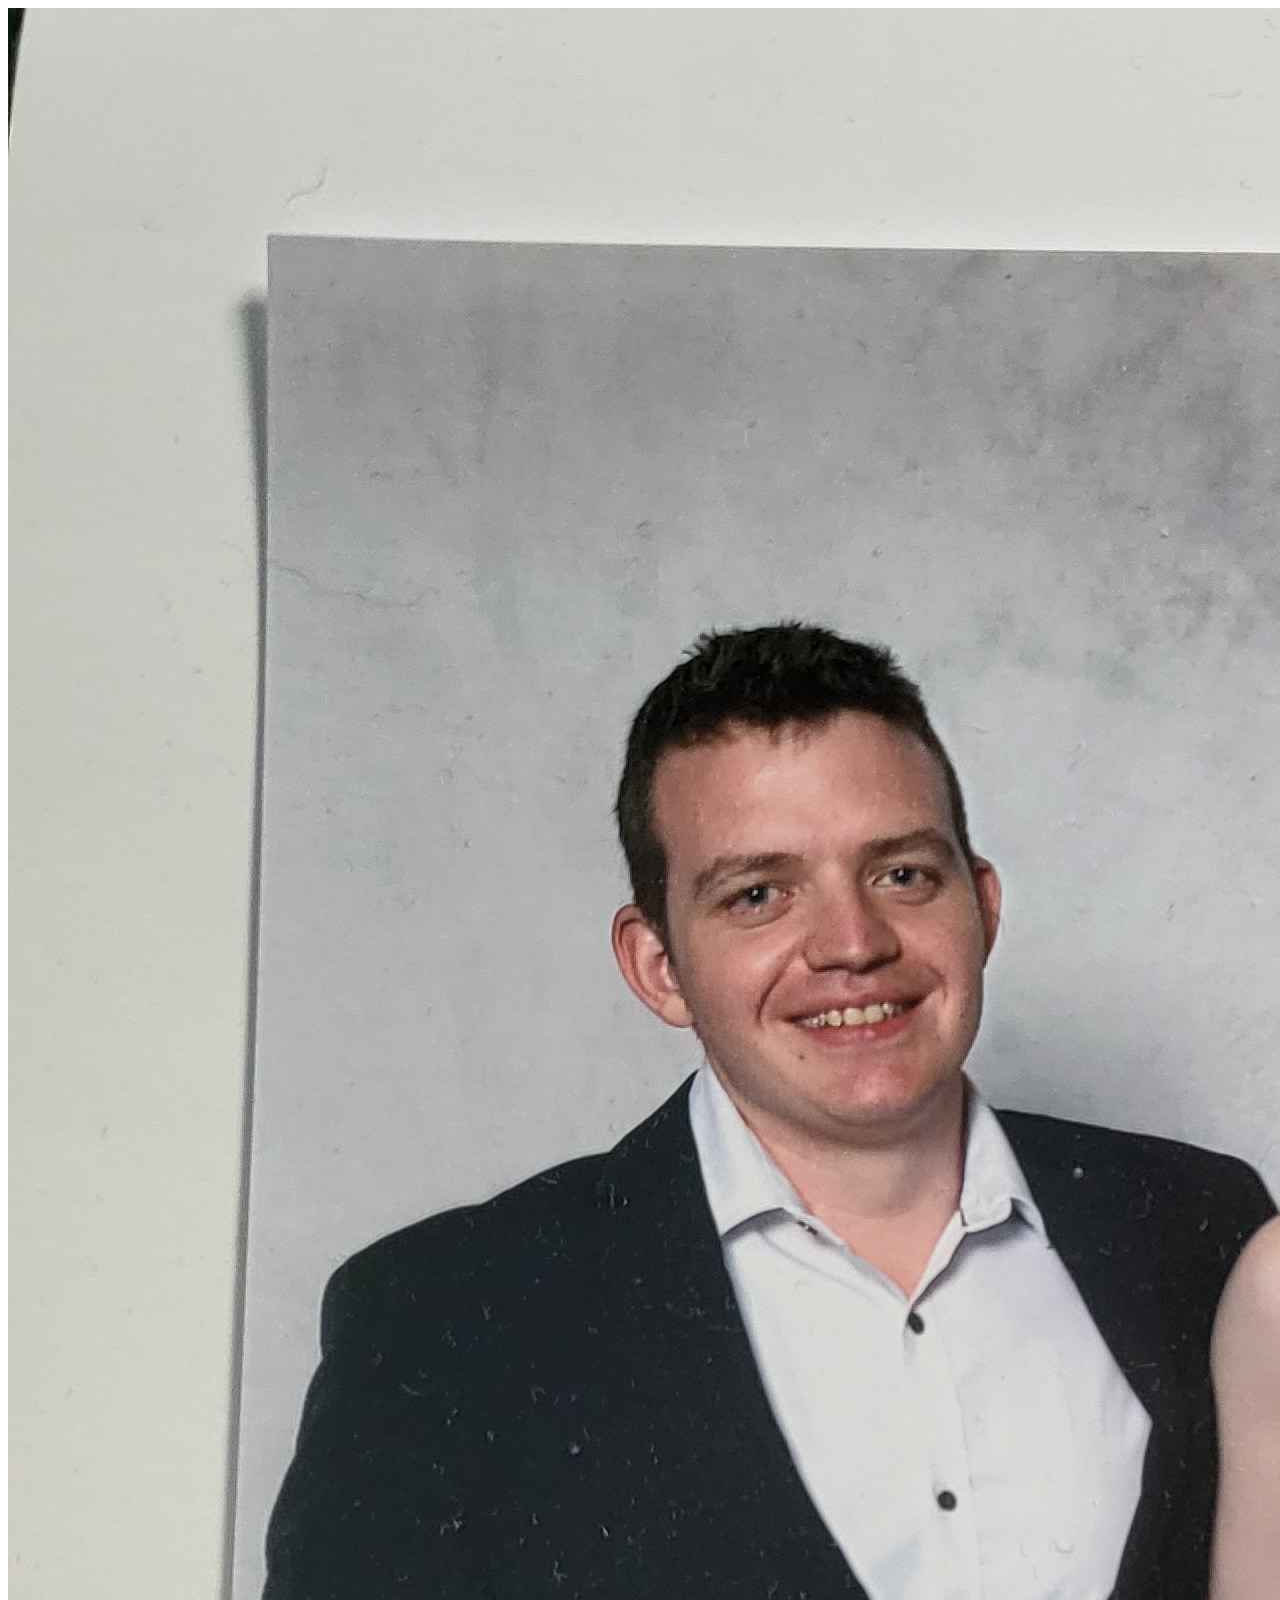
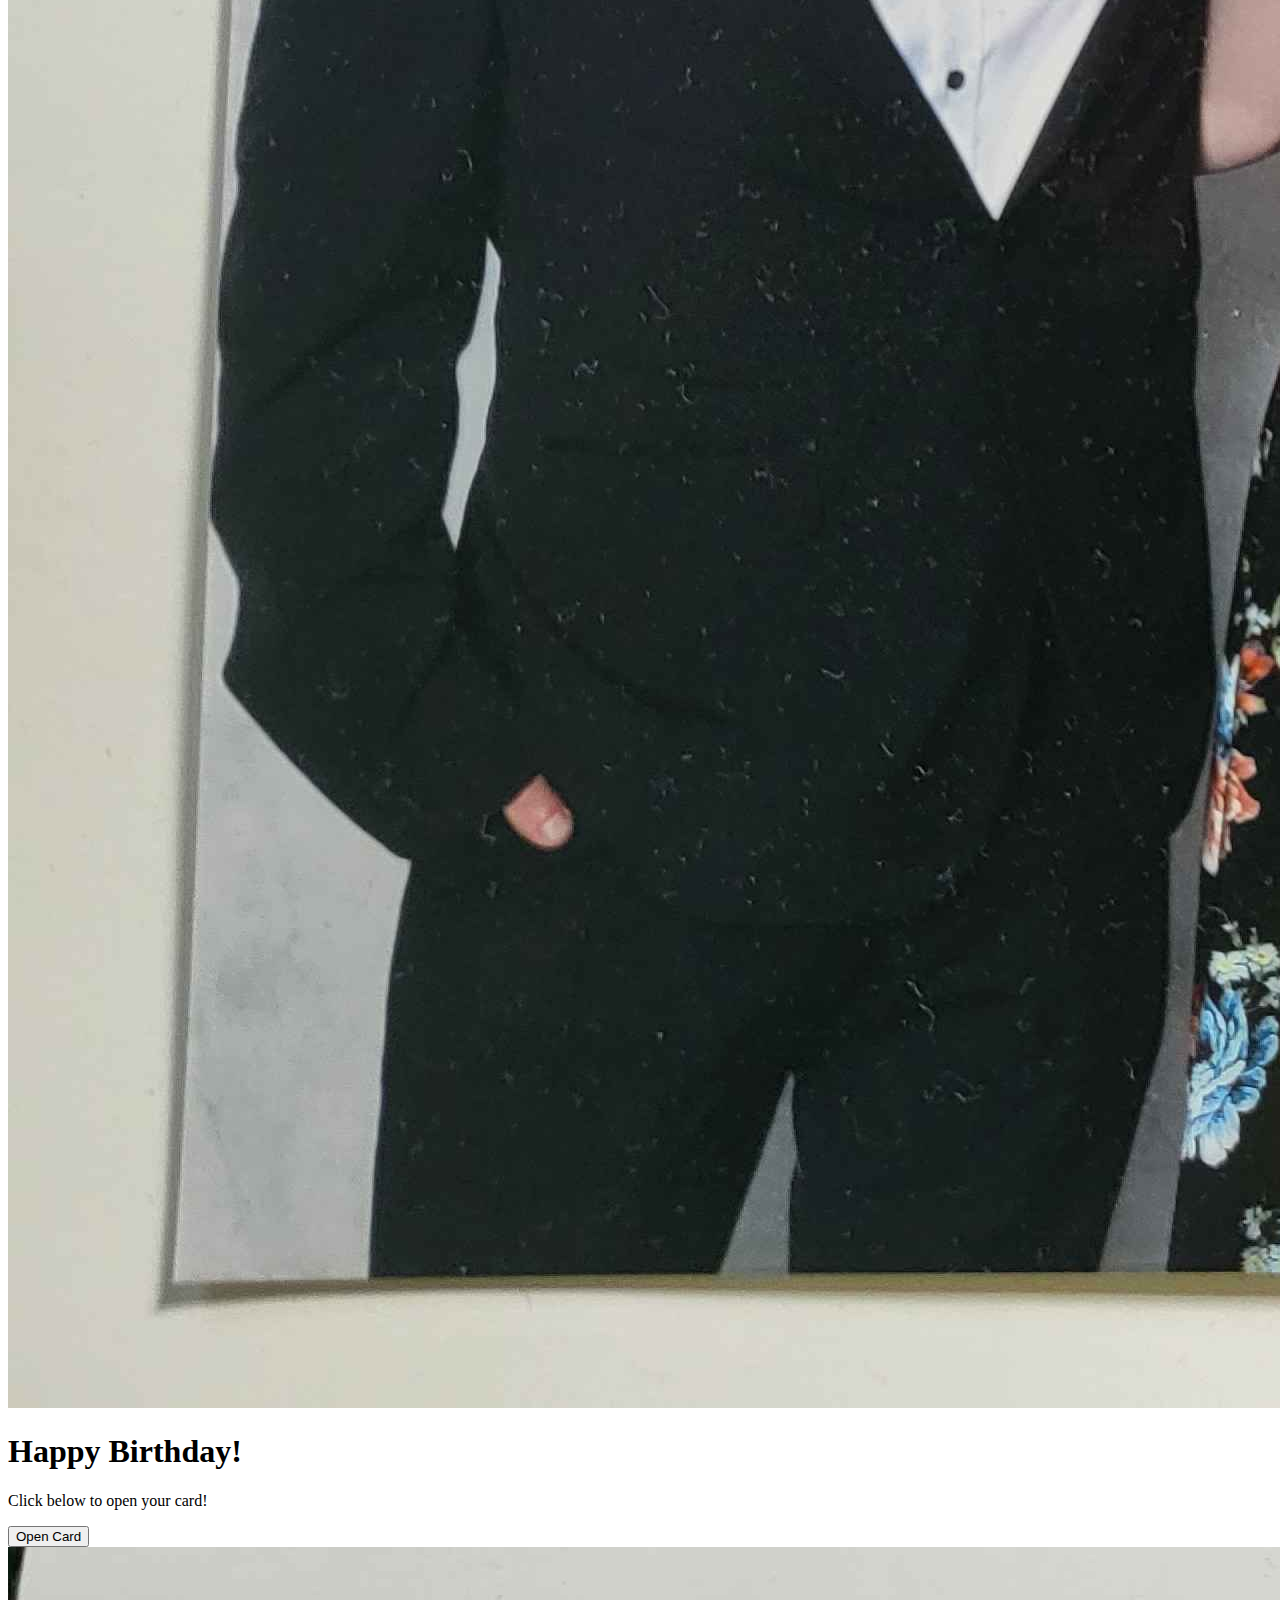
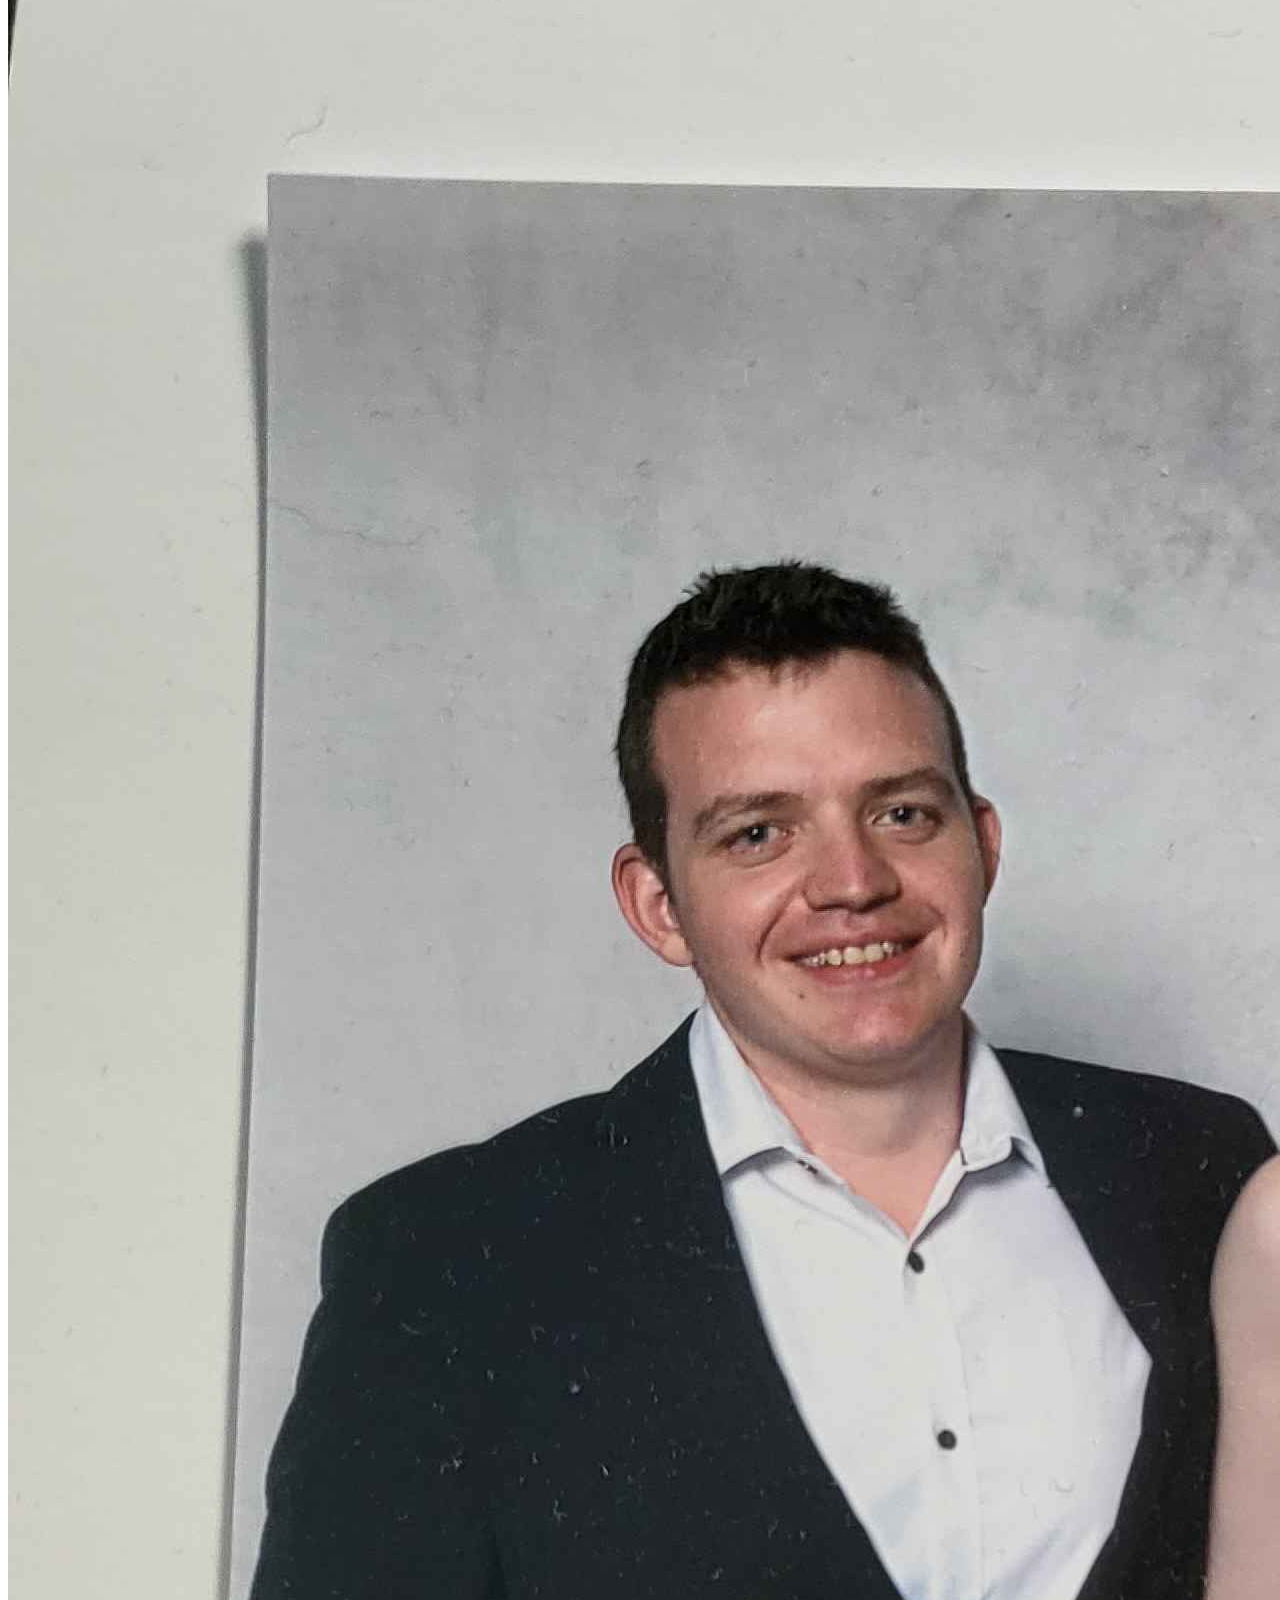
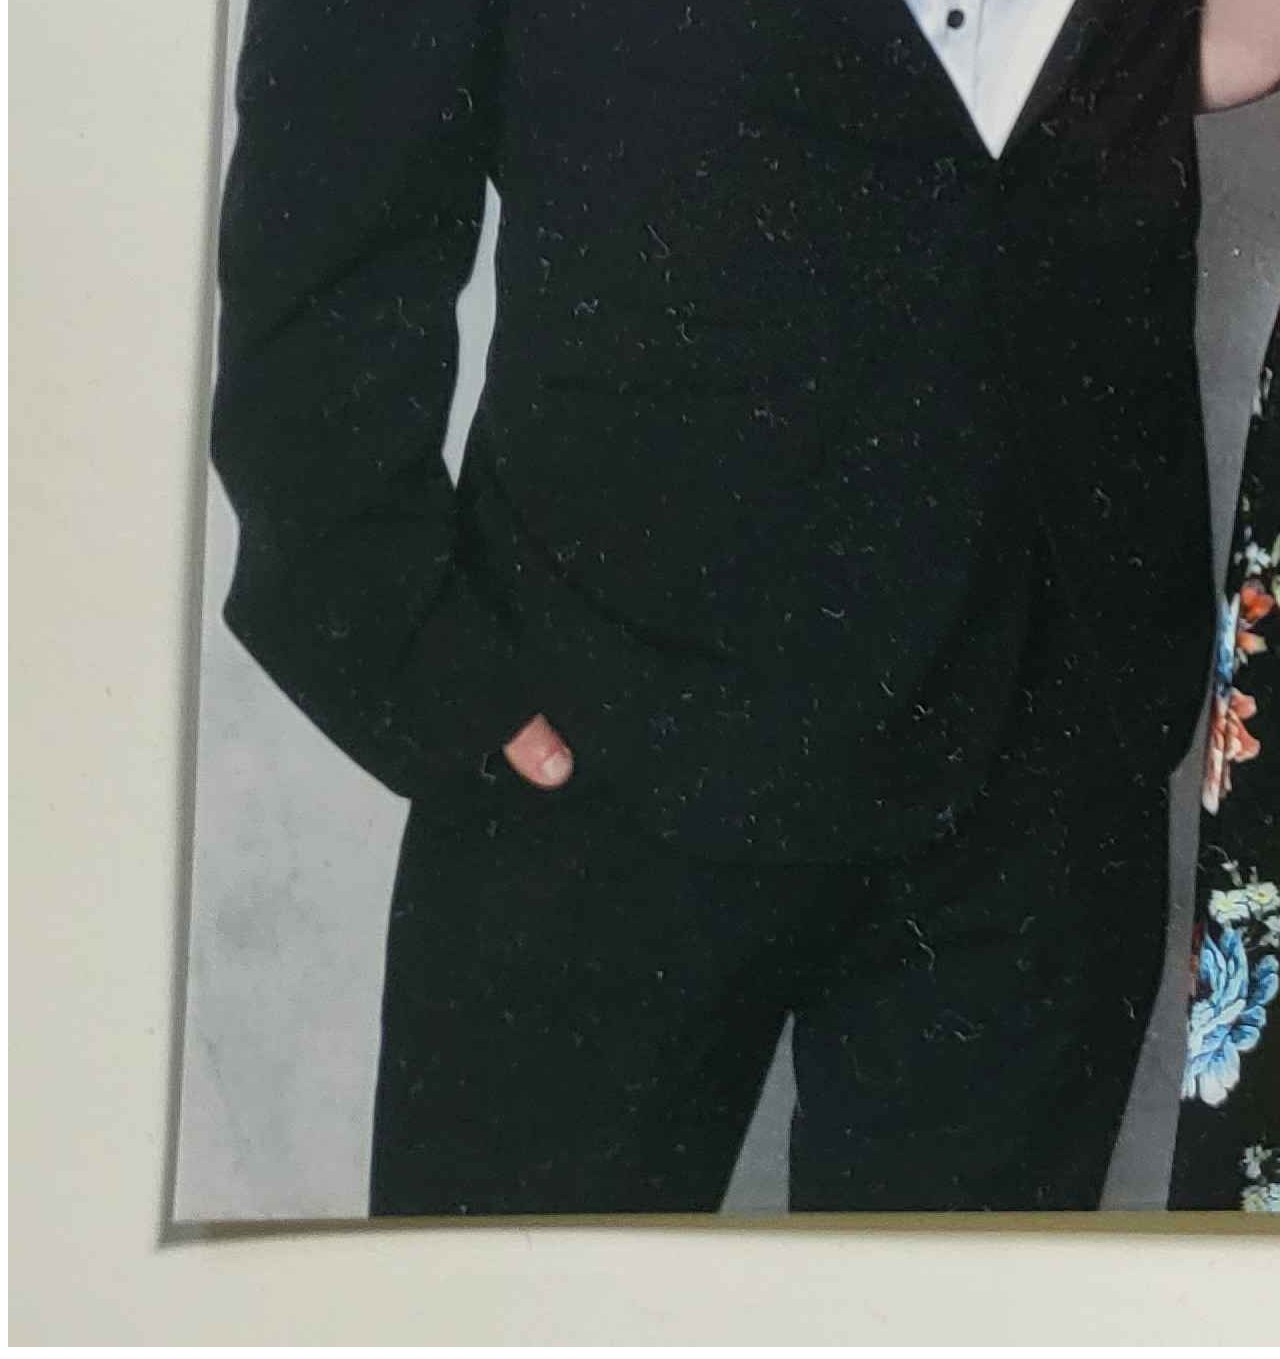
==== index.html @ b4f6afab "Rename Index.html to index.html" ====
<!DOCTYPE html>
<html lang="en">
<head>
    <meta charset="UTF-8">
    <meta name="viewport" content="width=device-width, initial-scale=1.0">
    <title>Happy Birthday</title>
    <link rel="stylesheet" href="style.css">
</head>
<body>
    <div class="card">
        <img src="graduation chloe.jpg" alt="Family Photo" class="family-image-top">
        
        <h1>Happy Birthday!</h1>
        <p>Click below to open your card!</p>
        <button aria-label="Open Birthday Card" onclick="window.location.href='inside_card.html'">Open Card</button>
        
        <img src="graduation chloe.jpg" alt="Family Photo" class="family-image-bottom">
    </div>
</body>
</html>
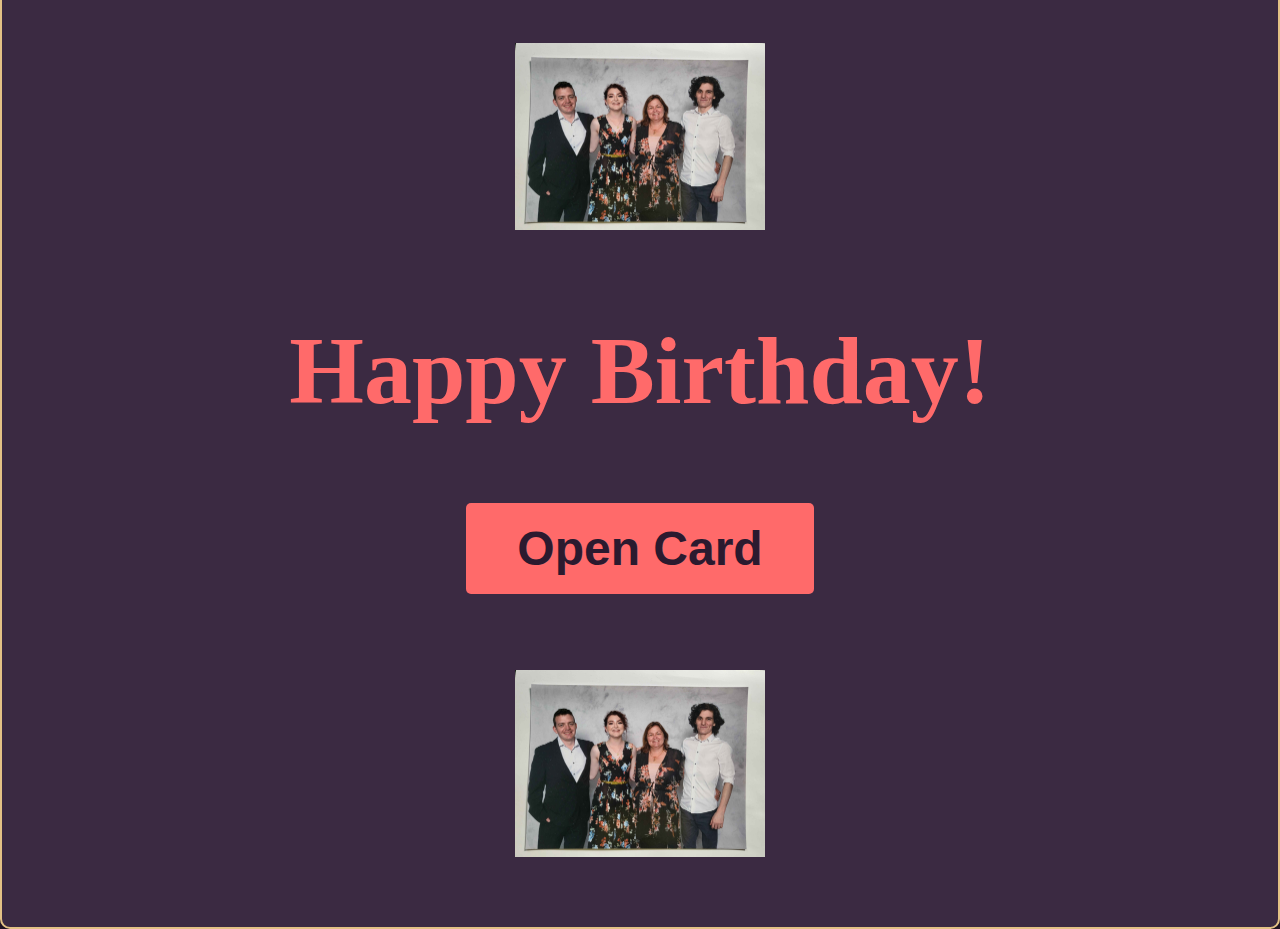
==== commit 6af6e73b: "Update index.html" ====
--- a/index.html
+++ b/index.html
@@ -11,8 +11,7 @@
         <img src="graduation chloe.jpg" alt="Family Photo" class="family-image-top">
         
         <h1>Happy Birthday!</h1>
-        <p>Click below to open your card!</p>
-        <button aria-label="Open Birthday Card" onclick="window.location.href='inside_card.html'">Open Card</button>
+        <button aria-label="Open" onclick="window.location.href='inside_card.html'">Open Card</button>
         
         <img src="graduation chloe.jpg" alt="Family Photo" class="family-image-bottom">
     </div>
--- a/style.css
+++ b/style.css
@@ -0,0 +1,110 @@
+:root {
+    --main-bg-color: #2b1a2f;
+    --accent-color: #e3c185;
+    --highlight-color: #ff6a6a;
+    --quote-color: #d4af37;
+    --button-hover-color: #e35555;
+}
+
+body {
+    background-color: var(--main-bg-color);
+    color: var(--accent-color);
+    font-family: 'IM Fell English SC', serif;
+    display: flex;
+    justify-content: center;
+    align-items: center;
+    margin: 0;
+    height: 100vh;
+    overflow: hidden; /* Ensure no scrolling */
+}
+
+.card {
+    text-align: center;
+    padding: 3vh 3vw;
+    border: 2px solid var(--accent-color);
+    border-radius: 10px;
+    background-color: #3b2a42;
+    width: 100vw;
+    height: 100vh;
+    box-shadow: 0 4px 8px rgba(0, 0, 0, 0.5);
+    display: flex;
+    flex-direction: column;
+    align-items: center;
+    justify-content: space-around;
+    overflow: hidden;
+}
+
+/* Scale fonts and images significantly for visibility */
+h1 {
+    color: var(--highlight-color);
+    font-size: clamp(3rem, 8vw, 6rem); /* Larger scaling for header */
+    margin: 1vh 0;
+}
+
+.personal-message {
+    font-size: clamp(2rem, 5vw, 3.5rem); /* Larger scaling for personal message */
+    color: var(--accent-color);
+    font-family: 'Georgia', serif;
+    margin: 2vh 0;
+}
+
+button {
+    background-color: var(--highlight-color);
+    color: var(--main-bg-color);
+    border: none;
+    padding: 2vh 4vw;
+    font-size: clamp(1.8rem, 4vw, 3rem); /* Scale button text */
+    font-weight: bold;
+    border-radius: 5px;
+    cursor: pointer;
+    transition: background-color 0.3s, transform 0.3s;
+}
+
+button:hover {
+    background-color: var(--button-hover-color);
+    transform: scale(1.05);
+}
+
+.emphasis-quote {
+    font-style: italic;
+    font-size: clamp(2rem, 4vw, 3rem); /* Larger scaling for quote */
+    color: var(--quote-color);
+    font-family: 'Uncial Antiqua', serif;
+    margin-top: 2vh;
+}
+
+.quote-author {
+    font-size: clamp(1.5rem, 3vw, 2.5rem); /* Scale for author text */
+    color: var(--accent-color);
+    margin-top: 1vh;
+}
+
+/* Separator Styling */
+.separator {
+    border: 0;
+    height: 1px;
+    background-color: var(--accent-color);
+    width: 80%;
+    margin: 2vh auto;
+}
+
+/* Image Styling for Family Photo */
+.family-image-top, .family-image-bottom {
+    width: clamp(150px, 30vw, 250px); /* Larger scaling for images */
+    height: auto;
+    display: block;
+    margin: 1vh auto;
+}
+
+/* Responsive Design */
+@media (orientation: landscape) and (max-height: 600px) {
+    .card {
+        padding: 3vh 3vw;
+    }
+    h1, .personal-message, .emphasis-quote, .quote-author {
+        font-size: 3vw;
+    }
+    button {
+        padding: 1vh 3vw;
+    }
+}
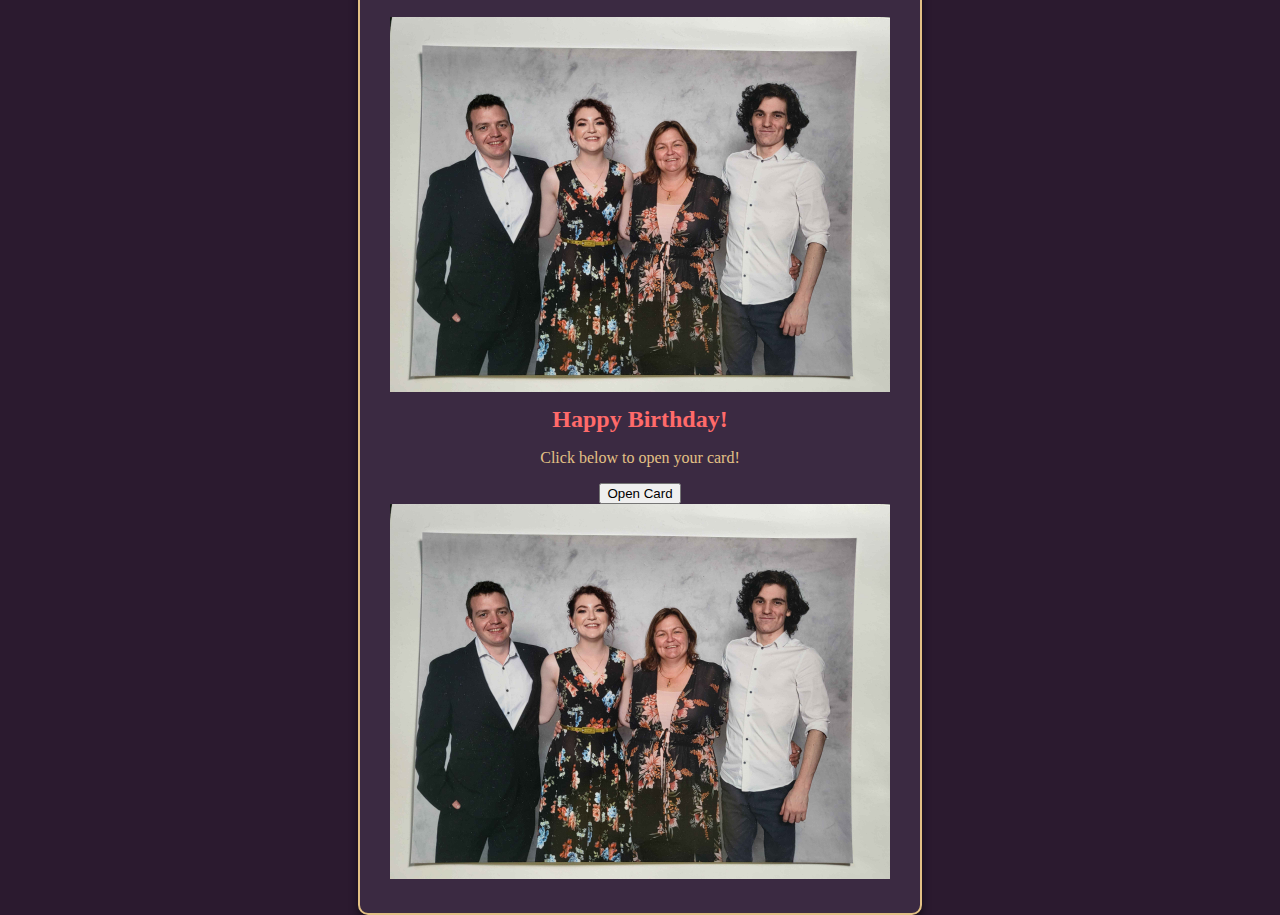
==== commit fbb6fb82: "Updates" ====
--- a/index.html
+++ b/index.html
@@ -5,15 +5,23 @@
     <meta name="viewport" content="width=device-width, initial-scale=1.0">
     <title>Happy Birthday</title>
     <link rel="stylesheet" href="style.css">
+    <script src="script.js" defer></script>
 </head>
 <body>
     <div class="card">
-        <img src="graduation chloe.jpg" alt="Family Photo" class="family-image-top">
+        <!-- Slideshow for top image -->
+        <div class="slideshow-top">
+            <img id="top-slideshow-image" src="Images/graduation chloe.jpg" alt="Top Slideshow Image" class="slide-image">
+        </div>
         
         <h1>Happy Birthday!</h1>
-        <button aria-label="Open" onclick="window.location.href='inside_card.html'">Open Card</button>
-        
-        <img src="graduation chloe.jpg" alt="Family Photo" class="family-image-bottom">
+        <p>Click below to open your card!</p>
+        <button aria-label="Open Birthday Card" onclick="window.location.href='inside_card.html'">Open Card</button>
+
+        <!-- Slideshow for bottom image -->
+        <div class="slideshow-bottom">
+            <img id="bottom-slideshow-image" src="Images/graduation chloe.jpg" alt="Bottom Slideshow Image" class="slide-image">
+        </div>
     </div>
 </body>
 </html>
--- a/style.css
+++ b/style.css
@@ -13,98 +13,78 @@
     display: flex;
     justify-content: center;
     align-items: center;
+    height: 100vh;
     margin: 0;
-    height: 100vh;
-    overflow: hidden; /* Ensure no scrolling */
 }
 
 .card {
     text-align: center;
-    padding: 3vh 3vw;
+    padding: 30px;
     border: 2px solid var(--accent-color);
     border-radius: 10px;
     background-color: #3b2a42;
-    width: 100vw;
-    height: 100vh;
+    max-width: 500px;
+    width: 100%;
     box-shadow: 0 4px 8px rgba(0, 0, 0, 0.5);
-    display: flex;
-    flex-direction: column;
-    align-items: center;
-    justify-content: space-around;
+}
+
+.slideshow {
+    width: 100%;
+    height: 33.33vh; /* Top third of the card */
     overflow: hidden;
 }
 
-/* Scale fonts and images significantly for visibility */
+.slide-image {
+    width: 100%;
+    height: 100%;
+    object-fit: cover;
+}
+
 h1 {
     color: var(--highlight-color);
-    font-size: clamp(3rem, 8vw, 6rem); /* Larger scaling for header */
-    margin: 1vh 0;
+    font-size: 1.5em;
+    margin: 10px 0;
 }
 
-.personal-message {
-    font-size: clamp(2rem, 5vw, 3.5rem); /* Larger scaling for personal message */
-    color: var(--accent-color);
-    font-family: 'Georgia', serif;
-    margin: 2vh 0;
+.birthday-message, .personal-message, .with-love, .names {
+    font-size: 14px;
 }
 
-button {
+.emphasis-quote {
+    font-size: 12px;
+    color: var(--quote-color);
+    font-style: italic;
+    margin-top: 20px;
+    font-family: 'Uncial Antiqua', serif;
+}
+
+.quote-author {
+    font-size: 12px;
+    color: var(--accent-color);
+    margin-top: 5px;
+}
+
+.separator {
+    border: 0;
+    height: 1px;
+    background-color: var(--accent-color);
+    width: 80%;
+    margin: 20px auto;
+}
+
+.return-button {
     background-color: var(--highlight-color);
     color: var(--main-bg-color);
     border: none;
-    padding: 2vh 4vw;
-    font-size: clamp(1.8rem, 4vw, 3rem); /* Scale button text */
+    padding: 10px 20px;
+    font-size: 14px;
     font-weight: bold;
     border-radius: 5px;
     cursor: pointer;
     transition: background-color 0.3s, transform 0.3s;
 }
 
-button:hover {
+.return-button:hover {
     background-color: var(--button-hover-color);
     transform: scale(1.05);
 }
-
-.emphasis-quote {
-    font-style: italic;
-    font-size: clamp(2rem, 4vw, 3rem); /* Larger scaling for quote */
-    color: var(--quote-color);
-    font-family: 'Uncial Antiqua', serif;
-    margin-top: 2vh;
-}
-
-.quote-author {
-    font-size: clamp(1.5rem, 3vw, 2.5rem); /* Scale for author text */
-    color: var(--accent-color);
-    margin-top: 1vh;
-}
-
-/* Separator Styling */
-.separator {
-    border: 0;
-    height: 1px;
-    background-color: var(--accent-color);
-    width: 80%;
-    margin: 2vh auto;
-}
-
-/* Image Styling for Family Photo */
-.family-image-top, .family-image-bottom {
-    width: clamp(150px, 30vw, 250px); /* Larger scaling for images */
-    height: auto;
-    display: block;
-    margin: 1vh auto;
-}
-
-/* Responsive Design */
-@media (orientation: landscape) and (max-height: 600px) {
-    .card {
-        padding: 3vh 3vw;
-    }
-    h1, .personal-message, .emphasis-quote, .quote-author {
-        font-size: 3vw;
-    }
-    button {
-        padding: 1vh 3vw;
-    }
-}
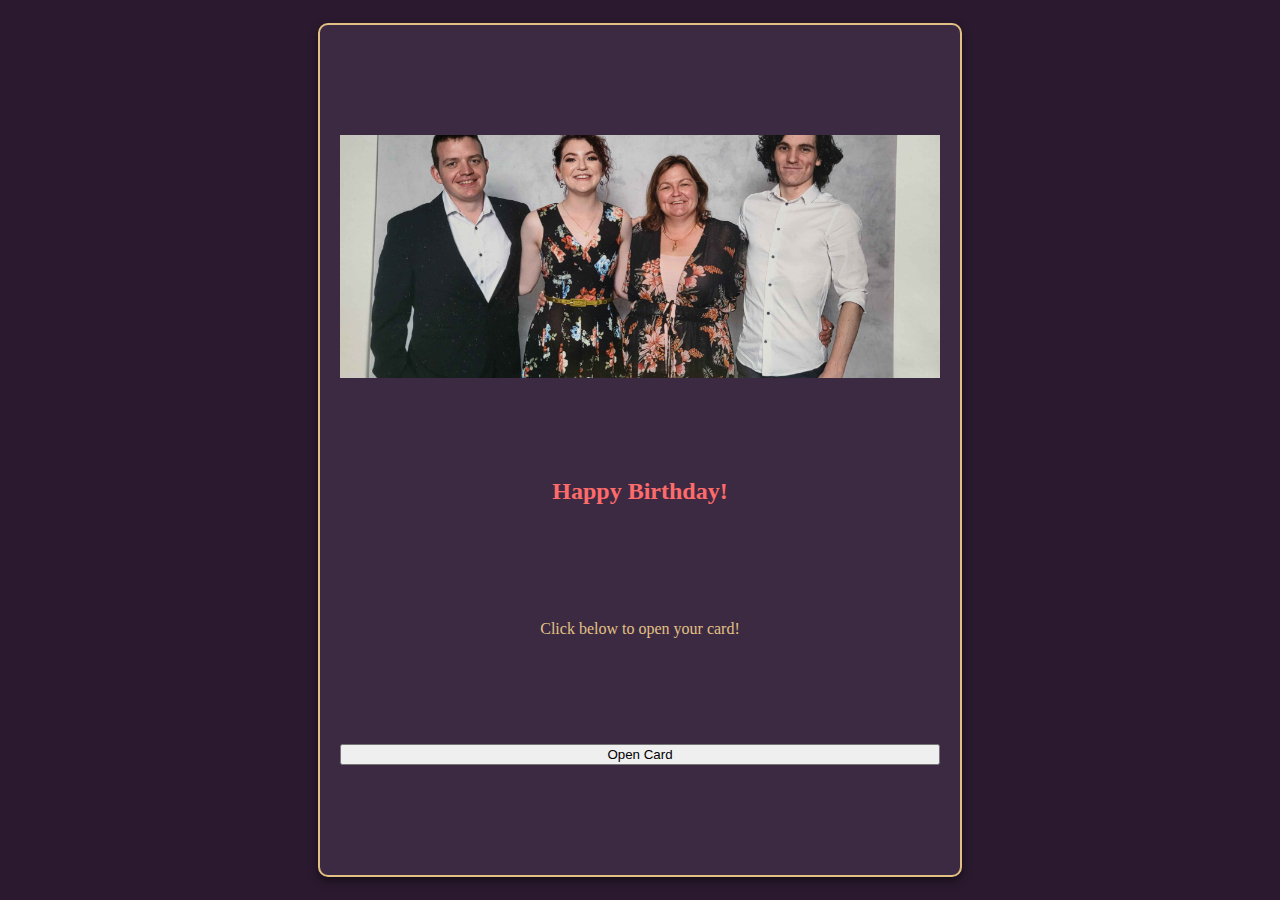
==== commit d82b1bbe: "Update index.html" ====
--- a/index.html
+++ b/index.html
@@ -9,19 +9,14 @@
 </head>
 <body>
     <div class="card">
-        <!-- Slideshow for top image -->
-        <div class="slideshow-top">
+        <!-- Slideshow for top image only -->
+        <div class="slideshow">
             <img id="top-slideshow-image" src="Images/graduation chloe.jpg" alt="Top Slideshow Image" class="slide-image">
         </div>
-        
+
         <h1>Happy Birthday!</h1>
         <p>Click below to open your card!</p>
         <button aria-label="Open Birthday Card" onclick="window.location.href='inside_card.html'">Open Card</button>
-
-        <!-- Slideshow for bottom image -->
-        <div class="slideshow-bottom">
-            <img id="bottom-slideshow-image" src="Images/graduation chloe.jpg" alt="Bottom Slideshow Image" class="slide-image">
-        </div>
     </div>
 </body>
 </html>
--- a/style.css
+++ b/style.css
@@ -19,18 +19,21 @@
 
 .card {
     text-align: center;
-    padding: 30px;
+    padding: 20px;
     border: 2px solid var(--accent-color);
     border-radius: 10px;
     background-color: #3b2a42;
-    max-width: 500px;
-    width: 100%;
+    max-width: 600px;
+    width: 90%;
     box-shadow: 0 4px 8px rgba(0, 0, 0, 0.5);
+    height: 90vh;
+    display: flex;
+    flex-direction: column;
+    justify-content: space-evenly;
 }
 
 .slideshow {
-    width: 100%;
-    height: 33.33vh; /* Top third of the card */
+    height: 30%;
     overflow: hidden;
 }
 
@@ -40,28 +43,28 @@
     object-fit: cover;
 }
 
-h1 {
-    color: var(--highlight-color);
+h1, .birthday-message, .personal-message, .emphasis-quote, .with-love, .names {
     font-size: 1.5em;
     margin: 10px 0;
 }
 
-.birthday-message, .personal-message, .with-love, .names {
-    font-size: 14px;
+h1 {
+    color: var(--highlight-color);
+}
+
+.birthday-message {
+    font-size: 1.5em;
+    font-weight: bold;
+}
+
+.personal-message {
+    margin: 15px 0;
 }
 
 .emphasis-quote {
-    font-size: 12px;
     color: var(--quote-color);
     font-style: italic;
-    margin-top: 20px;
     font-family: 'Uncial Antiqua', serif;
-}
-
-.quote-author {
-    font-size: 12px;
-    color: var(--accent-color);
-    margin-top: 5px;
 }
 
 .separator {
@@ -77,14 +80,28 @@
     color: var(--main-bg-color);
     border: none;
     padding: 10px 20px;
-    font-size: 14px;
+    font-size: 1.2em;
     font-weight: bold;
     border-radius: 5px;
     cursor: pointer;
     transition: background-color 0.3s, transform 0.3s;
+    margin-top: 20px;
 }
 
 .return-button:hover {
     background-color: var(--button-hover-color);
     transform: scale(1.05);
 }
+
+/* Responsive Design for smaller screens */
+@media (max-width: 768px) {
+    h1, .birthday-message, .personal-message, .emphasis-quote, .with-love, .names {
+        font-size: 1.3em;
+    }
+}
+
+@media (max-width: 480px) {
+    h1, .birthday-message, .personal-message, .emphasis-quote, .with-love, .names {
+        font-size: 1.2em;
+    }
+}
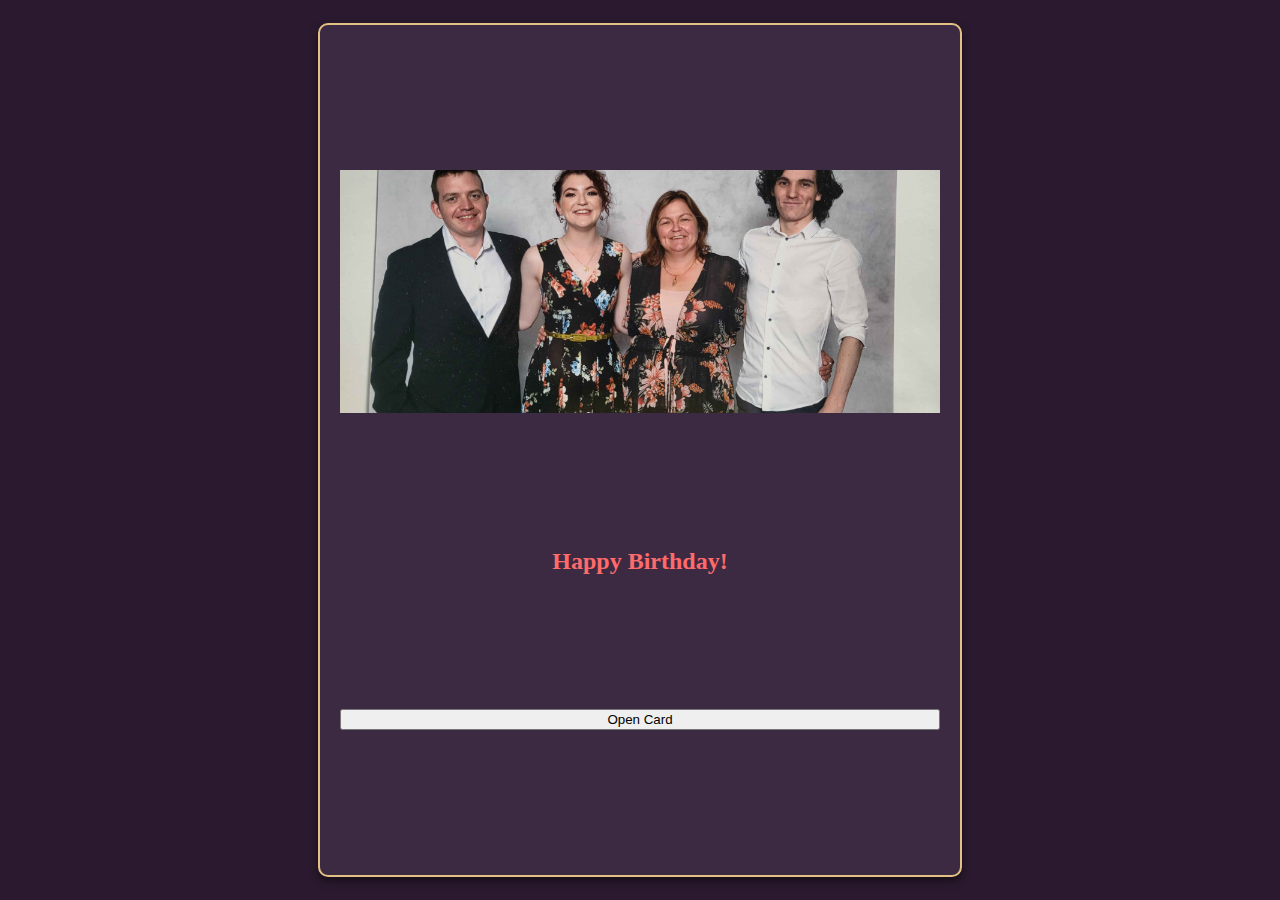
==== commit 2f3b8d43: "Update index.html" ====
--- a/index.html
+++ b/index.html
@@ -15,7 +15,6 @@
         </div>
 
         <h1>Happy Birthday!</h1>
-        <p>Click below to open your card!</p>
         <button aria-label="Open Birthday Card" onclick="window.location.href='inside_card.html'">Open Card</button>
     </div>
 </body>
--- a/style.css
+++ b/style.css
@@ -85,23 +85,9 @@
     border-radius: 5px;
     cursor: pointer;
     transition: background-color 0.3s, transform 0.3s;
-    margin-top: 20px;
 }
 
 .return-button:hover {
     background-color: var(--button-hover-color);
     transform: scale(1.05);
 }
-
-/* Responsive Design for smaller screens */
-@media (max-width: 768px) {
-    h1, .birthday-message, .personal-message, .emphasis-quote, .with-love, .names {
-        font-size: 1.3em;
-    }
-}
-
-@media (max-width: 480px) {
-    h1, .birthday-message, .personal-message, .emphasis-quote, .with-love, .names {
-        font-size: 1.2em;
-    }
-}
